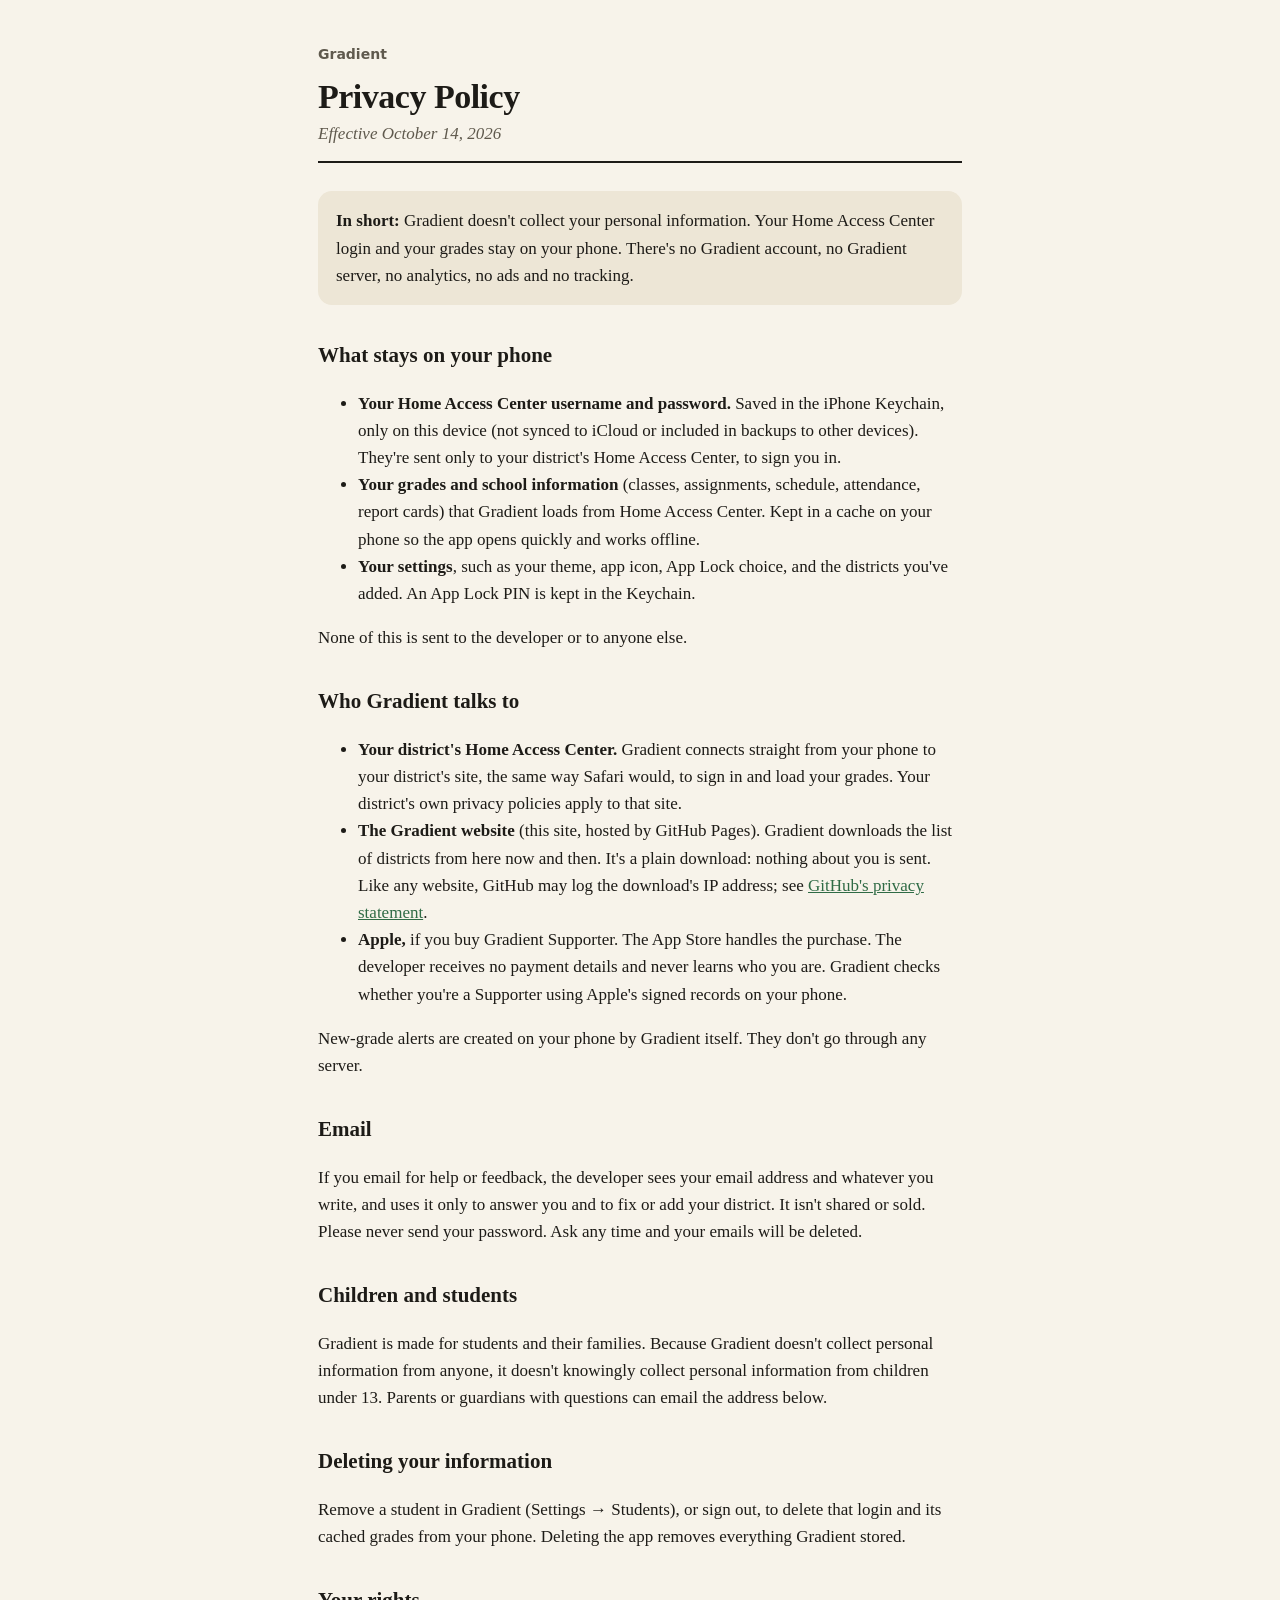
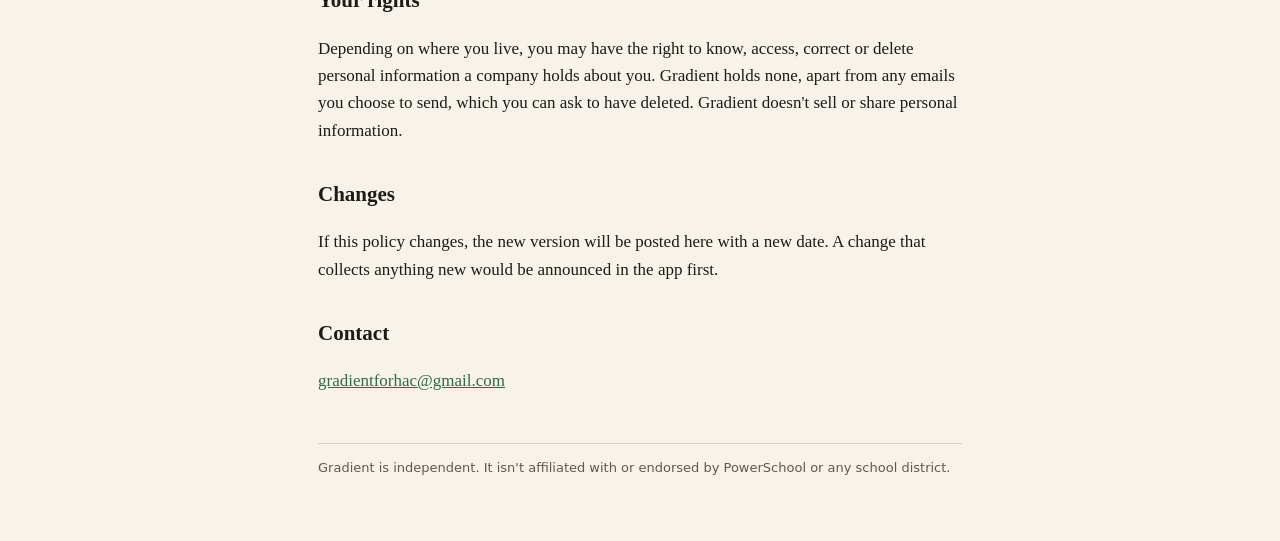
==== privacy.html @ bdc0b3f4 "Add files via upload" ====
<!doctype html>
<html lang="en">
<head>
<meta charset="utf-8">
<meta name="viewport" content="width=device-width, initial-scale=1">
<title>Gradient Privacy Policy</title>
<link rel="stylesheet" href="style.css">
</head>
<body>
<main>
  <header><a href="index.html">Gradient</a><h1>Privacy Policy</h1><span class="dated">Effective October 14, 2026</span></header>

  <div class="box"><strong>In short:</strong> Gradient doesn't collect your personal information. Your Home Access Center login and your grades stay on your phone. There's no Gradient account, no Gradient server, no analytics, no ads and no tracking.</div>

  <h2>What stays on your phone</h2>
  <ul>
    <li><strong>Your Home Access Center username and password.</strong> Saved in the iPhone Keychain, only on this device (not synced to iCloud or included in backups to other devices). They're sent only to your district's Home Access Center, to sign you in.</li>
    <li><strong>Your grades and school information</strong> (classes, assignments, schedule, attendance, report cards) that Gradient loads from Home Access Center. Kept in a cache on your phone so the app opens quickly and works offline.</li>
    <li><strong>Your settings</strong>, such as your theme, app icon, App Lock choice, and the districts you've added. An App Lock PIN is kept in the Keychain.</li>
  </ul>
  <p>None of this is sent to the developer or to anyone else.</p>

  <h2>Who Gradient talks to</h2>
  <ul>
    <li><strong>Your district's Home Access Center.</strong> Gradient connects straight from your phone to your district's site, the same way Safari would, to sign in and load your grades. Your district's own privacy policies apply to that site.</li>
    <li><strong>The Gradient website</strong> (this site, hosted by GitHub Pages). Gradient downloads the list of districts from here now and then. It's a plain download: nothing about you is sent. Like any website, GitHub may log the download's IP address; see <a href="https://docs.github.com/site-policy/privacy-policies/github-general-privacy-statement">GitHub's privacy statement</a>.</li>
    <li><strong>Apple,</strong> if you buy Gradient Supporter. The App Store handles the purchase. The developer receives no payment details and never learns who you are. Gradient checks whether you're a Supporter using Apple's signed records on your phone.</li>
  </ul>
  <p>New-grade alerts are created on your phone by Gradient itself. They don't go through any server.</p>

  <h2>Email</h2>
  <p>If you email for help or feedback, the developer sees your email address and whatever you write, and uses it only to answer you and to fix or add your district. It isn't shared or sold. Please never send your password. Ask any time and your emails will be deleted.</p>

  <h2>Children and students</h2>
  <p>Gradient is made for students and their families. Because Gradient doesn't collect personal information from anyone, it doesn't knowingly collect personal information from children under 13. Parents or guardians with questions can email the address below.</p>

  <h2>Deleting your information</h2>
  <p>Remove a student in Gradient (Settings → Students), or sign out, to delete that login and its cached grades from your phone. Deleting the app removes everything Gradient stored.</p>

  <h2>Your rights</h2>
  <p>Depending on where you live, you may have the right to know, access, correct or delete personal information a company holds about you. Gradient holds none, apart from any emails you choose to send, which you can ask to have deleted. Gradient doesn't sell or share personal information.</p>

  <h2>Changes</h2>
  <p>If this policy changes, the new version will be posted here with a new date. A change that collects anything new would be announced in the app first.</p>

  <h2>Contact</h2>
  <p><a href="mailto:gradientforhac@gmail.com">gradientforhac@gmail.com</a></p>

  <footer>Gradient is independent. It isn't affiliated with or endorsed by PowerSchool or any school district.</footer>
</main>
</body>
</html>
---- style.css ----
:root {
  --ground: #f7f3ea; --ink: #1d1b17; --ink2: #5f594d; --rule: #d9d1c0; --well: #ede6d6; --accent: #2f6b45;
  color-scheme: light dark;
}
@media (prefers-color-scheme: dark) {
  :root { --ground: #161513; --ink: #efe9dc; --ink2: #a9a191; --rule: #3a362f; --well: #221f1b; --accent: #7cc79a; }
}
* { box-sizing: border-box; }
body {
  margin: 0; background: var(--ground); color: var(--ink);
  font: 17px/1.6 "New York", "Iowan Old Style", Georgia, serif;
}
main { max-width: 680px; margin: 0 auto; padding: 40px 18px 64px; }
header { border-bottom: 2px solid var(--ink); padding-bottom: 14px; margin-bottom: 28px; }
header a { color: var(--ink2); text-decoration: none; font: 600 14px/1 -apple-system, system-ui, sans-serif; }
h1 { font-size: 34px; line-height: 1.15; margin: 10px 0 4px; letter-spacing: -0.5px; }
h2 { font-size: 21px; margin: 34px 0 6px; }
.dated, .note { color: var(--ink2); font-style: italic; }
a { color: var(--accent); }
.box { background: var(--well); border-radius: 14px; padding: 16px 18px; margin: 18px 0; }
code { font: 15px ui-monospace, Menlo, monospace; background: var(--well); padding: 1px 5px; border-radius: 5px; word-break: break-all; }
footer { margin-top: 48px; padding-top: 14px; border-top: 1px solid var(--rule); color: var(--ink2);
  font: 13px/1.5 -apple-system, system-ui, sans-serif; }
nav.links a { margin-right: 14px; }
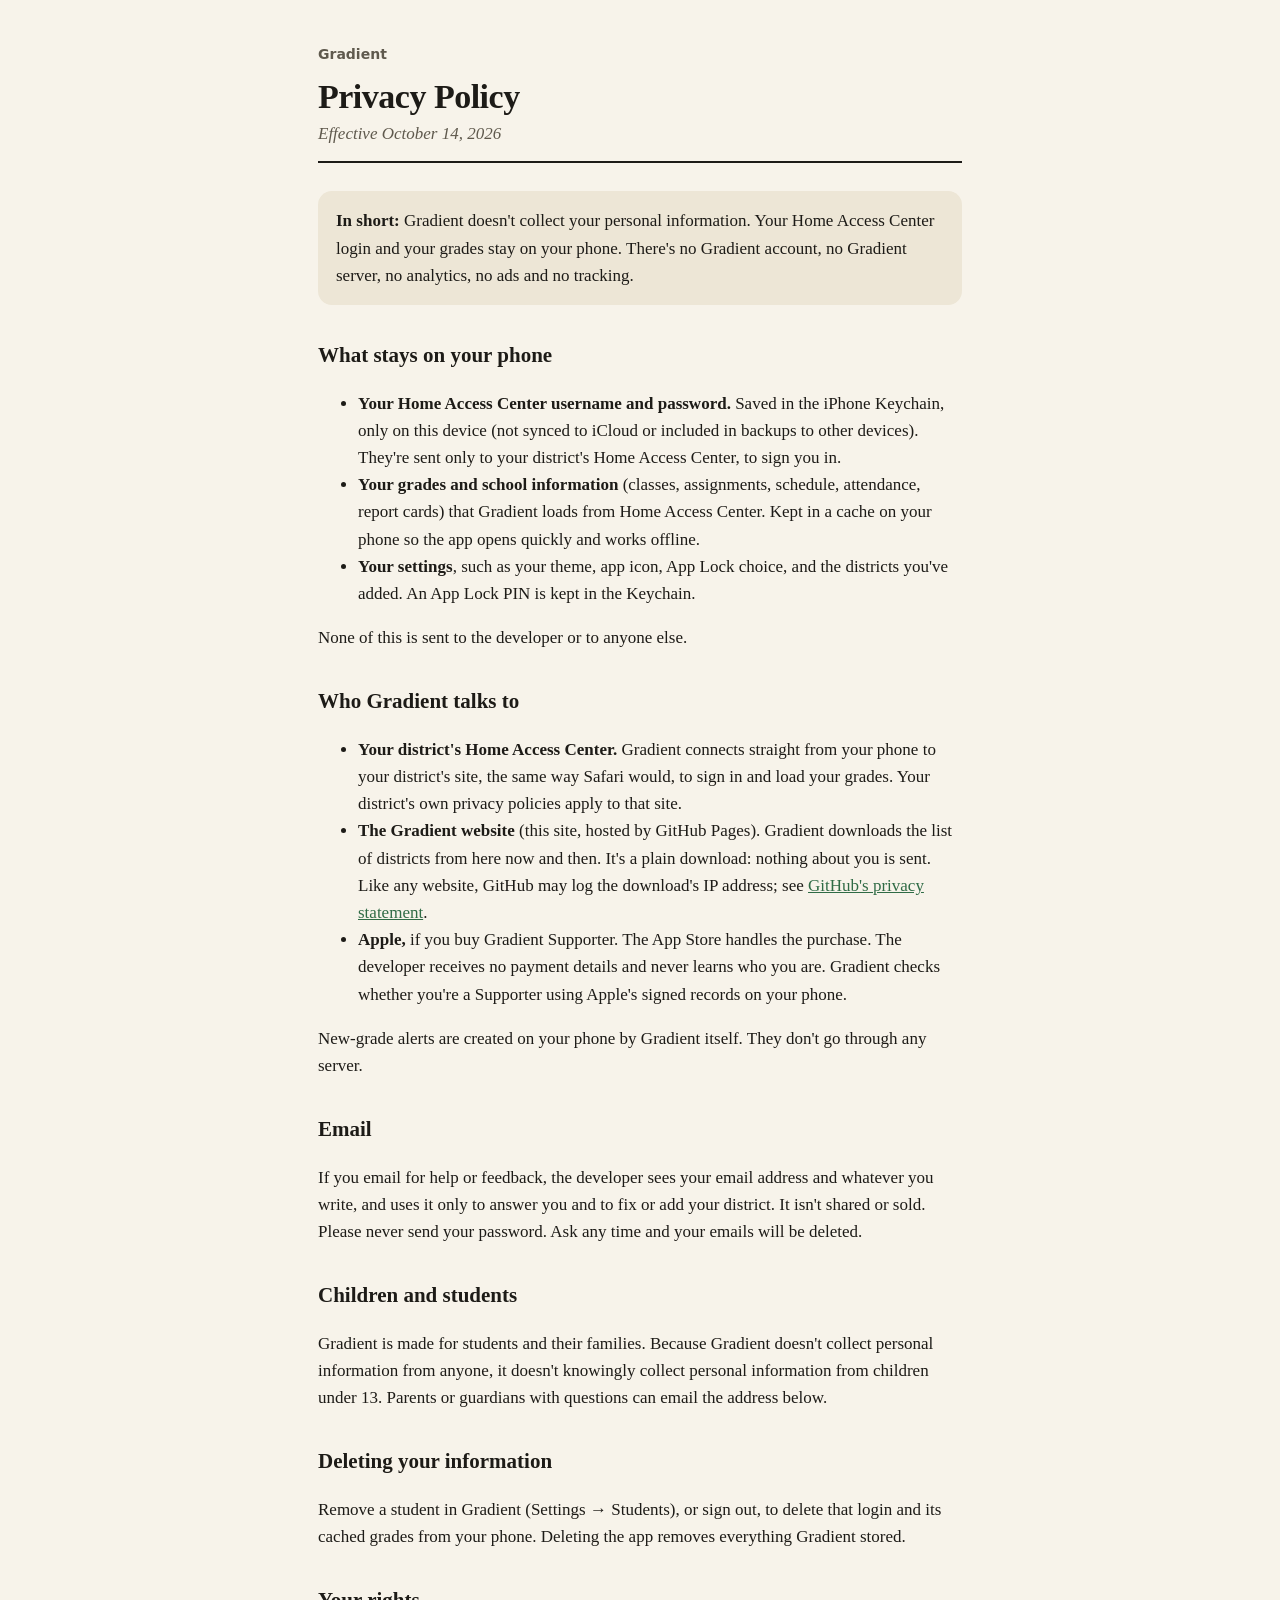
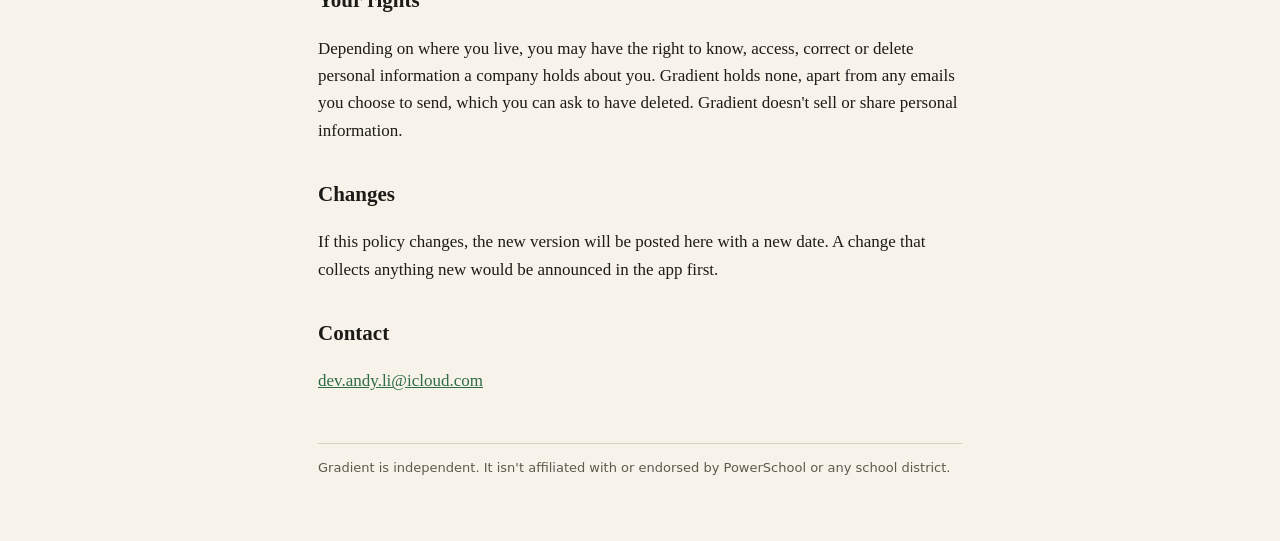
==== commit 83d85166: "Support email: dev.andy.li@icloud.com Co-Authored-By: Claude Opus 5.5 <noreply@anthropic.com> Claude" ====
--- a/privacy.html
+++ b/privacy.html
@@ -44,7 +44,7 @@
   <p>If this policy changes, the new version will be posted here with a new date. A change that collects anything new would be announced in the app first.</p>
 
   <h2>Contact</h2>
-  <p><a href="mailto:gradientforhac@gmail.com">gradientforhac@gmail.com</a></p>
+  <p><a href="mailto:dev.andy.li@icloud.com">dev.andy.li@icloud.com</a></p>
 
   <footer>Gradient is independent. It isn't affiliated with or endorsed by PowerSchool or any school district.</footer>
 </main>
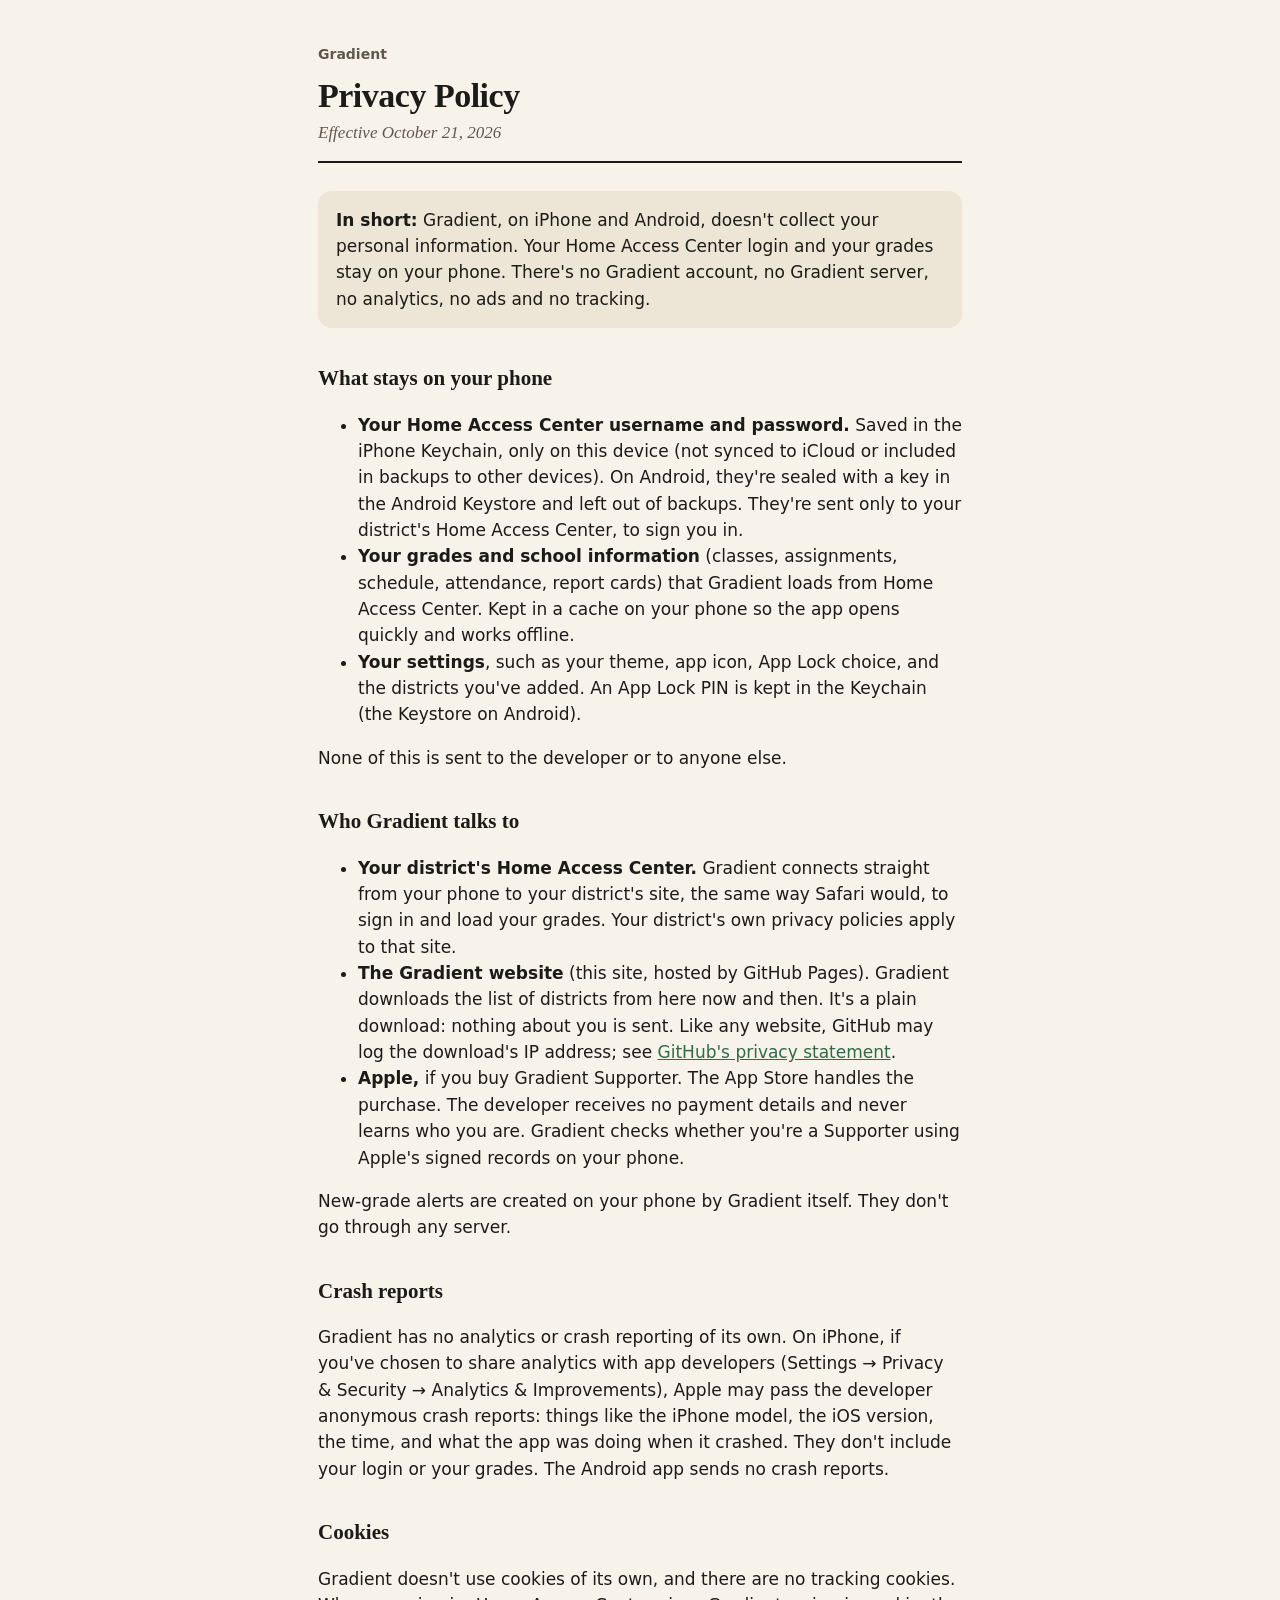
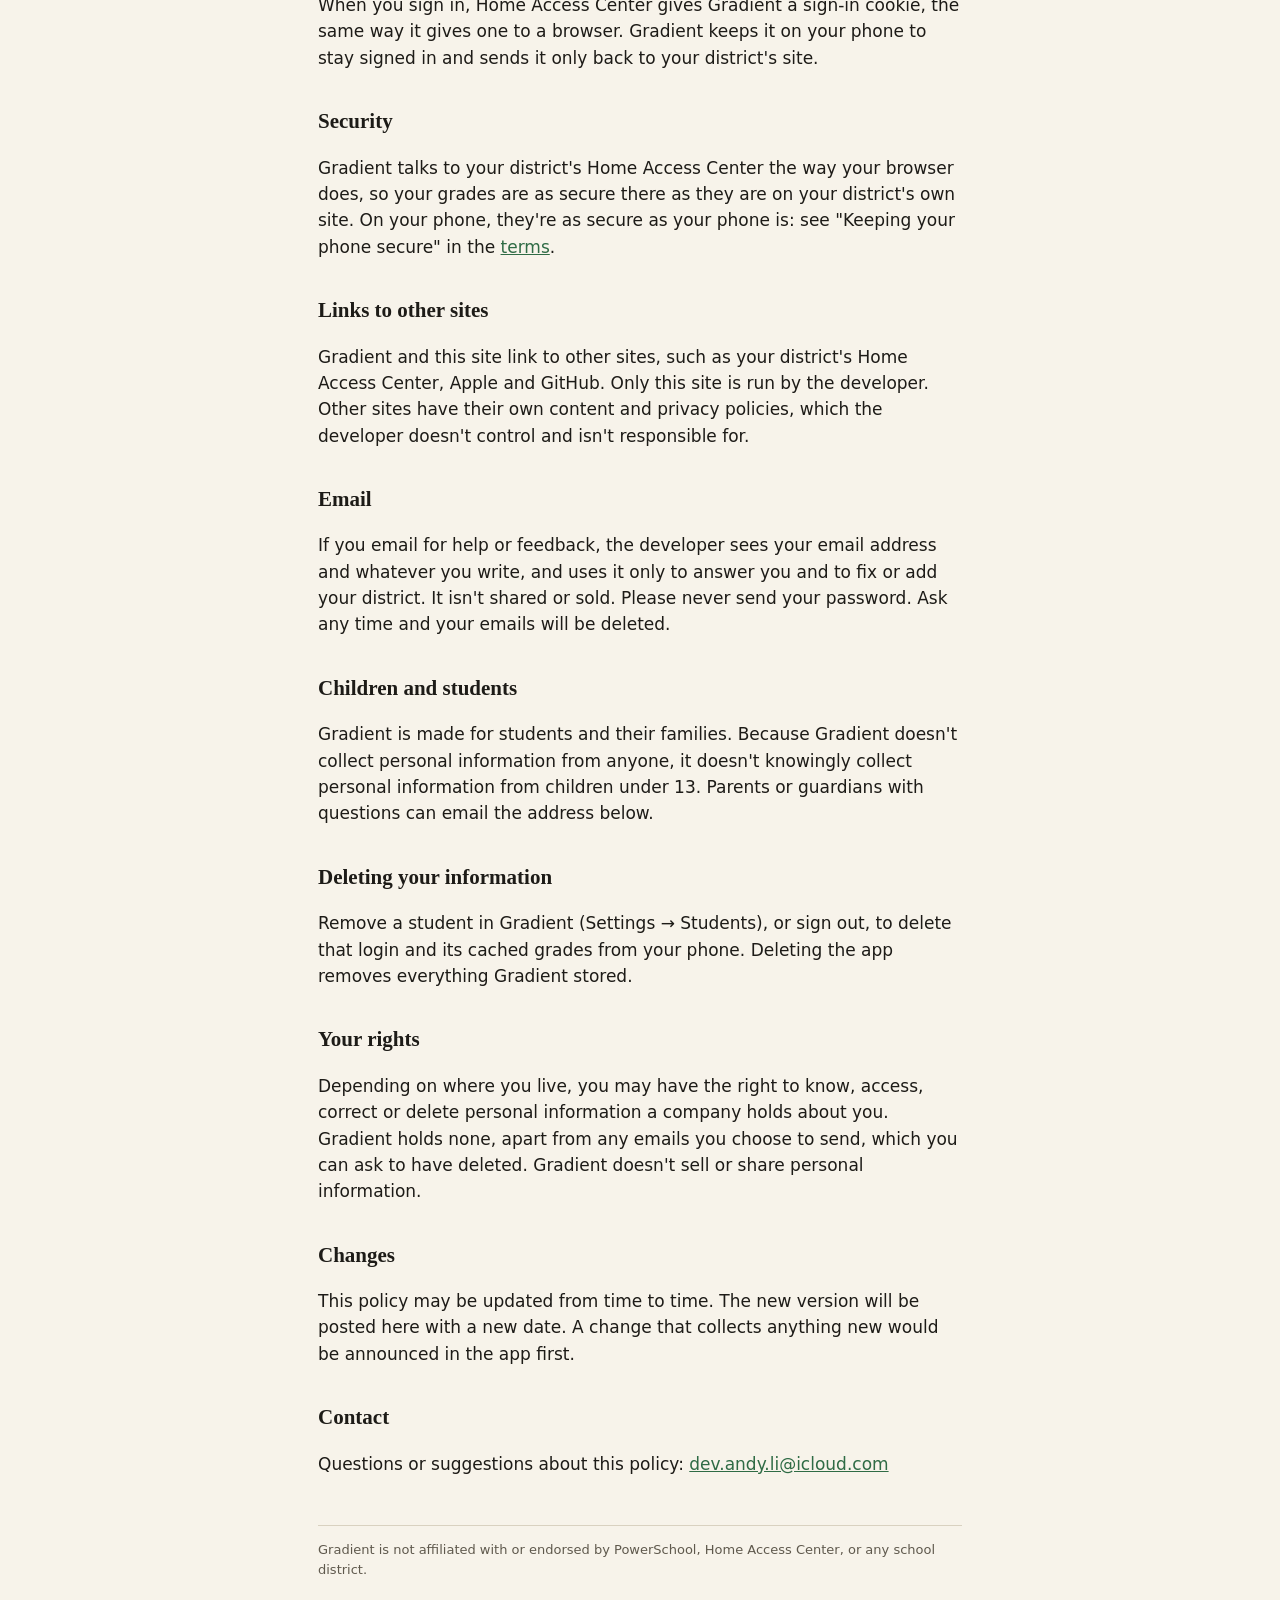
==== commit 63fcddaf: "Fuller terms and privacy policy; new independence line Terms: who owns the app, keeping your phone s" ====
--- a/privacy.html
+++ b/privacy.html
@@ -8,15 +8,15 @@
 </head>
 <body>
 <main>
-  <header><a href="index.html">Gradient</a><h1>Privacy Policy</h1><span class="dated">Effective October 14, 2026</span></header>
+  <header><a href="index.html">Gradient</a><h1>Privacy Policy</h1><span class="dated">Effective October 21, 2026</span></header>
 
-  <div class="box"><strong>In short:</strong> Gradient doesn't collect your personal information. Your Home Access Center login and your grades stay on your phone. There's no Gradient account, no Gradient server, no analytics, no ads and no tracking.</div>
+  <div class="box"><strong>In short:</strong> Gradient, on iPhone and Android, doesn't collect your personal information. Your Home Access Center login and your grades stay on your phone. There's no Gradient account, no Gradient server, no analytics, no ads and no tracking.</div>
 
   <h2>What stays on your phone</h2>
   <ul>
-    <li><strong>Your Home Access Center username and password.</strong> Saved in the iPhone Keychain, only on this device (not synced to iCloud or included in backups to other devices). They're sent only to your district's Home Access Center, to sign you in.</li>
+    <li><strong>Your Home Access Center username and password.</strong> Saved in the iPhone Keychain, only on this device (not synced to iCloud or included in backups to other devices). On Android, they're sealed with a key in the Android Keystore and left out of backups. They're sent only to your district's Home Access Center, to sign you in.</li>
     <li><strong>Your grades and school information</strong> (classes, assignments, schedule, attendance, report cards) that Gradient loads from Home Access Center. Kept in a cache on your phone so the app opens quickly and works offline.</li>
-    <li><strong>Your settings</strong>, such as your theme, app icon, App Lock choice, and the districts you've added. An App Lock PIN is kept in the Keychain.</li>
+    <li><strong>Your settings</strong>, such as your theme, app icon, App Lock choice, and the districts you've added. An App Lock PIN is kept in the Keychain (the Keystore on Android).</li>
   </ul>
   <p>None of this is sent to the developer or to anyone else.</p>
 
@@ -27,6 +27,18 @@
     <li><strong>Apple,</strong> if you buy Gradient Supporter. The App Store handles the purchase. The developer receives no payment details and never learns who you are. Gradient checks whether you're a Supporter using Apple's signed records on your phone.</li>
   </ul>
   <p>New-grade alerts are created on your phone by Gradient itself. They don't go through any server.</p>
+
+  <h2>Crash reports</h2>
+  <p>Gradient has no analytics or crash reporting of its own. On iPhone, if you've chosen to share analytics with app developers (Settings → Privacy &amp; Security → Analytics &amp; Improvements), Apple may pass the developer anonymous crash reports: things like the iPhone model, the iOS version, the time, and what the app was doing when it crashed. They don't include your login or your grades. The Android app sends no crash reports.</p>
+
+  <h2>Cookies</h2>
+  <p>Gradient doesn't use cookies of its own, and there are no tracking cookies. When you sign in, Home Access Center gives Gradient a sign-in cookie, the same way it gives one to a browser. Gradient keeps it on your phone to stay signed in and sends it only back to your district's site.</p>
+
+  <h2>Security</h2>
+  <p>Gradient talks to your district's Home Access Center the way your browser does, so your grades are as secure there as they are on your district's own site. On your phone, they're as secure as your phone is: see "Keeping your phone secure" in the <a href="terms.html">terms</a>.</p>
+
+  <h2>Links to other sites</h2>
+  <p>Gradient and this site link to other sites, such as your district's Home Access Center, Apple and GitHub. Only this site is run by the developer. Other sites have their own content and privacy policies, which the developer doesn't control and isn't responsible for.</p>
 
   <h2>Email</h2>
   <p>If you email for help or feedback, the developer sees your email address and whatever you write, and uses it only to answer you and to fix or add your district. It isn't shared or sold. Please never send your password. Ask any time and your emails will be deleted.</p>
@@ -41,12 +53,12 @@
   <p>Depending on where you live, you may have the right to know, access, correct or delete personal information a company holds about you. Gradient holds none, apart from any emails you choose to send, which you can ask to have deleted. Gradient doesn't sell or share personal information.</p>
 
   <h2>Changes</h2>
-  <p>If this policy changes, the new version will be posted here with a new date. A change that collects anything new would be announced in the app first.</p>
+  <p>This policy may be updated from time to time. The new version will be posted here with a new date. A change that collects anything new would be announced in the app first.</p>
 
   <h2>Contact</h2>
-  <p><a href="mailto:dev.andy.li@icloud.com">dev.andy.li@icloud.com</a></p>
+  <p>Questions or suggestions about this policy: <a href="mailto:dev.andy.li@icloud.com">dev.andy.li@icloud.com</a></p>
 
-  <footer>Gradient is independent. It isn't affiliated with or endorsed by PowerSchool or any school district.</footer>
+  <footer>Gradient is not affiliated with or endorsed by PowerSchool, Home Access Center, or any school district.</footer>
 </main>
 </body>
 </html>
--- a/style.css
+++ b/style.css
@@ -8,8 +8,11 @@
 * { box-sizing: border-box; }
 body {
   margin: 0; background: var(--ground); color: var(--ink);
-  font: 17px/1.6 "New York", "Iowan Old Style", Georgia, serif;
+  font: 17px/1.55 -apple-system, system-ui, "Segoe UI", Roboto, Helvetica, Arial, sans-serif;
 }
+/* Headings and the line under each page title in New York, like the app;
+   ui-serif is Safari's name for it. */
+h1, h2, h3, .dated, .note { font-family: ui-serif, "New York", "Iowan Old Style", Georgia, serif; }
 main { max-width: 680px; margin: 0 auto; padding: 40px 18px 64px; }
 header { border-bottom: 2px solid var(--ink); padding-bottom: 14px; margin-bottom: 28px; }
 header a { color: var(--ink2); text-decoration: none; font: 600 14px/1 -apple-system, system-ui, sans-serif; }
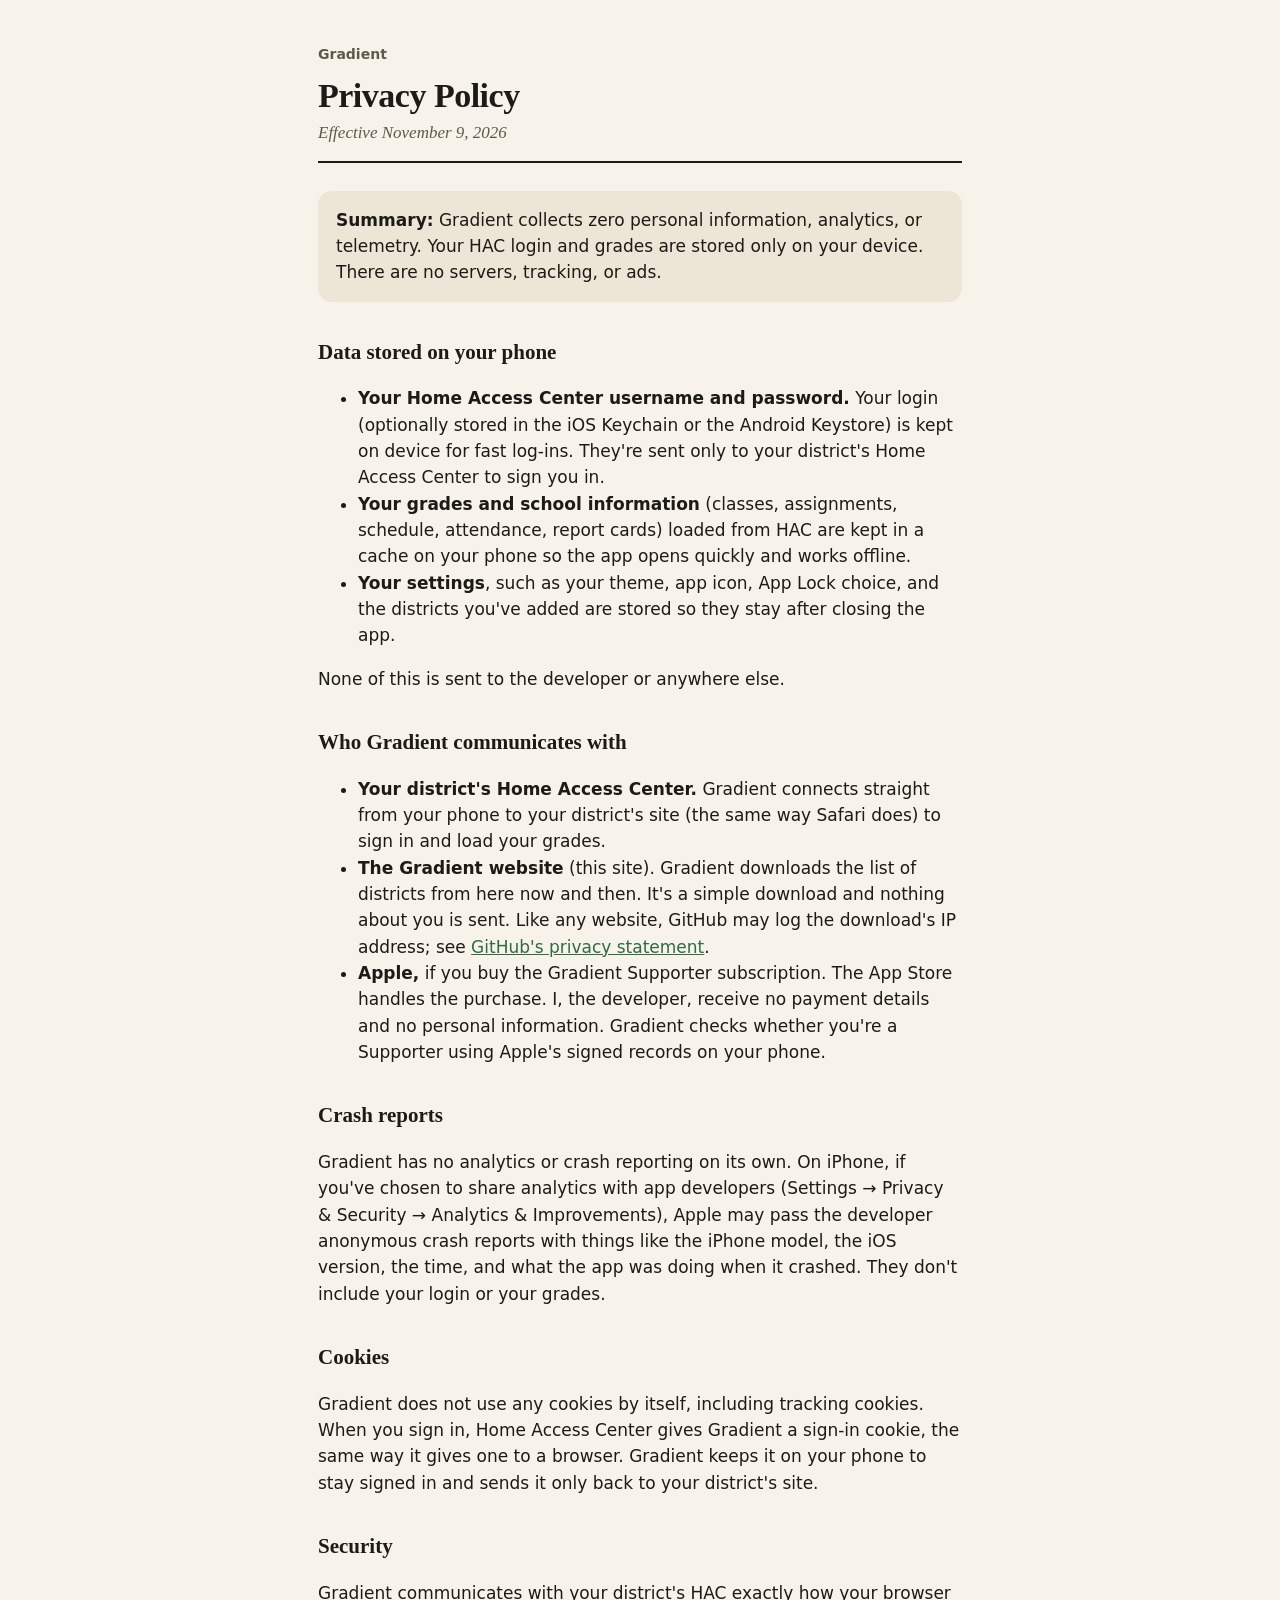
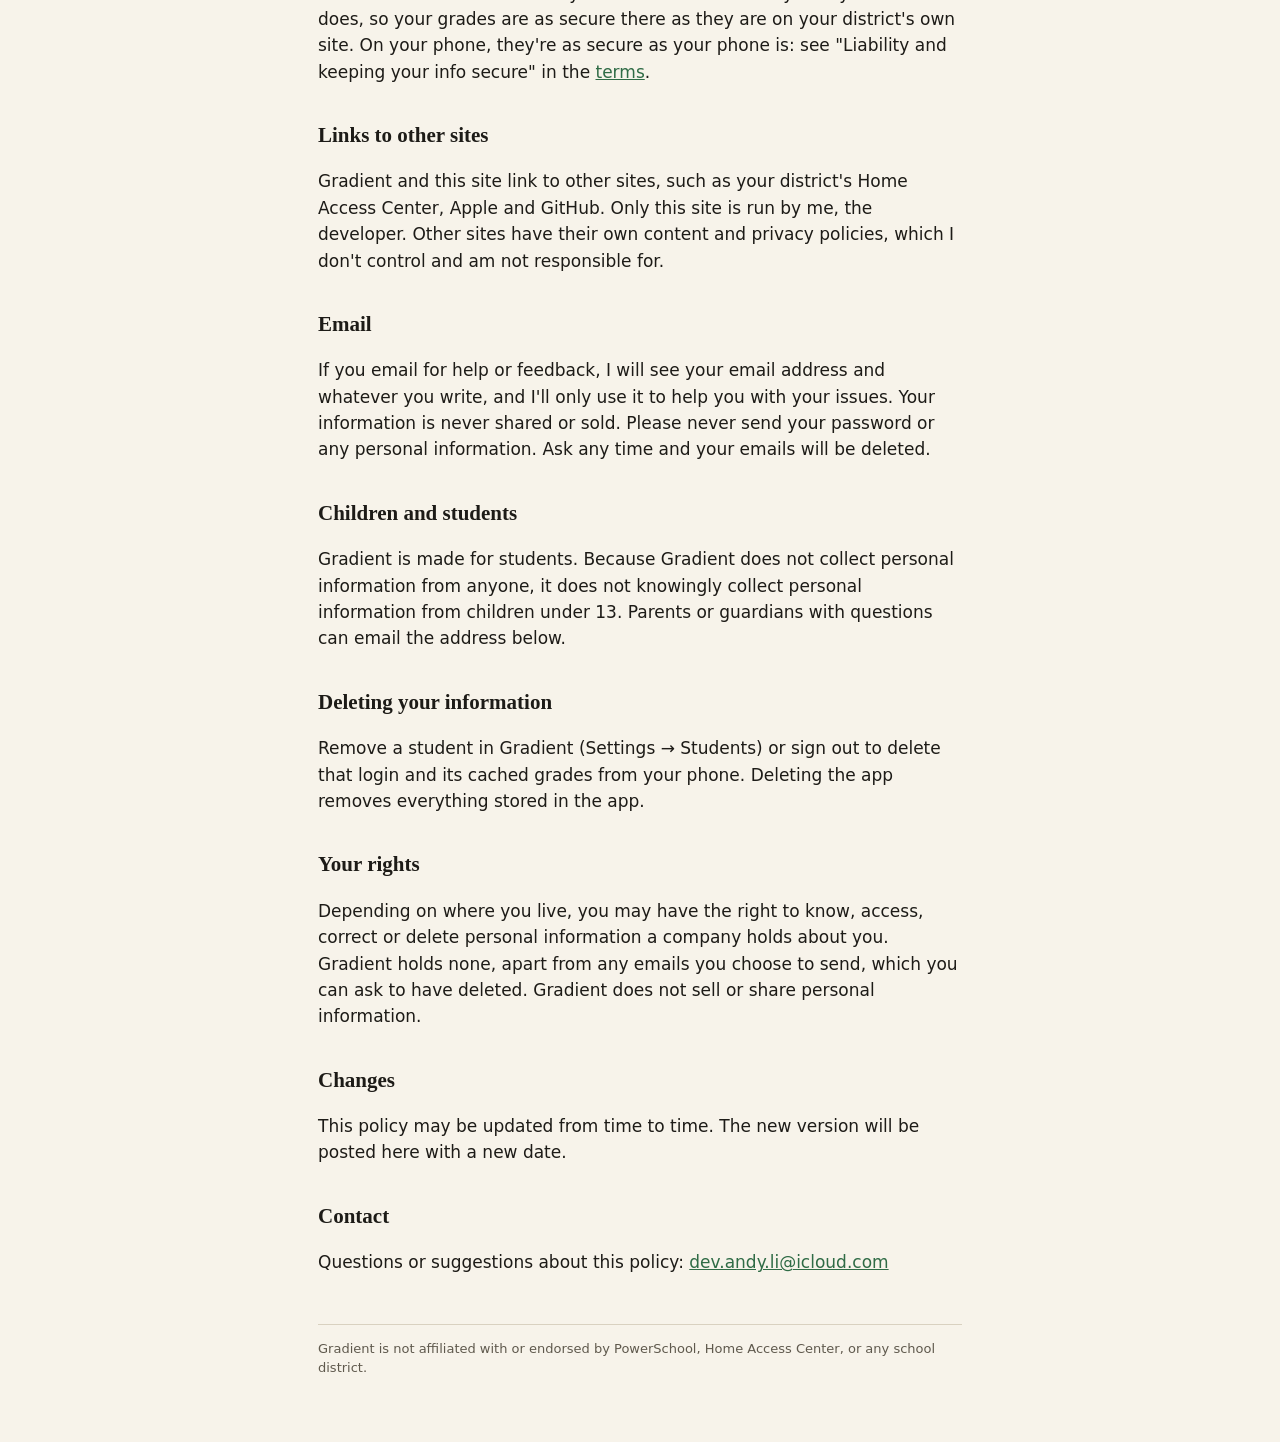
==== commit 94fb7908: "Rewrite home, Support/FAQ, privacy and terms text Co-Authored-By: Claude Opus 5.5 <noreply@anthropic" ====
--- a/privacy.html
+++ b/privacy.html
@@ -8,52 +8,51 @@
 </head>
 <body>
 <main>
-  <header><a href="index.html">Gradient</a><h1>Privacy Policy</h1><span class="dated">Effective October 21, 2026</span></header>
+  <header><a href="index.html">Gradient</a><h1>Privacy Policy</h1><span class="dated">Effective November 9, 2026</span></header>
 
-  <div class="box"><strong>In short:</strong> Gradient, on iPhone and Android, doesn't collect your personal information. Your Home Access Center login and your grades stay on your phone. There's no Gradient account, no Gradient server, no analytics, no ads and no tracking.</div>
+  <div class="box"><strong>Summary:</strong> Gradient collects zero personal information, analytics, or telemetry. Your HAC login and grades are stored only on your device. There are no servers, tracking, or ads.</div>
 
-  <h2>What stays on your phone</h2>
+  <h2>Data stored on your phone</h2>
   <ul>
-    <li><strong>Your Home Access Center username and password.</strong> Saved in the iPhone Keychain, only on this device (not synced to iCloud or included in backups to other devices). On Android, they're sealed with a key in the Android Keystore and left out of backups. They're sent only to your district's Home Access Center, to sign you in.</li>
-    <li><strong>Your grades and school information</strong> (classes, assignments, schedule, attendance, report cards) that Gradient loads from Home Access Center. Kept in a cache on your phone so the app opens quickly and works offline.</li>
-    <li><strong>Your settings</strong>, such as your theme, app icon, App Lock choice, and the districts you've added. An App Lock PIN is kept in the Keychain (the Keystore on Android).</li>
+    <li><strong>Your Home Access Center username and password.</strong> Your login (optionally stored in the iOS Keychain or the Android Keystore) is kept on device for fast log-ins. They're sent only to your district's Home Access Center to sign you in.</li>
+    <li><strong>Your grades and school information</strong> (classes, assignments, schedule, attendance, report cards) loaded from HAC are kept in a cache on your phone so the app opens quickly and works offline.</li>
+    <li><strong>Your settings</strong>, such as your theme, app icon, App Lock choice, and the districts you've added are stored so they stay after closing the app.</li>
   </ul>
-  <p>None of this is sent to the developer or to anyone else.</p>
+  <p>None of this is sent to the developer or anywhere else.</p>
 
-  <h2>Who Gradient talks to</h2>
+  <h2>Who Gradient communicates with</h2>
   <ul>
-    <li><strong>Your district's Home Access Center.</strong> Gradient connects straight from your phone to your district's site, the same way Safari would, to sign in and load your grades. Your district's own privacy policies apply to that site.</li>
-    <li><strong>The Gradient website</strong> (this site, hosted by GitHub Pages). Gradient downloads the list of districts from here now and then. It's a plain download: nothing about you is sent. Like any website, GitHub may log the download's IP address; see <a href="https://docs.github.com/site-policy/privacy-policies/github-general-privacy-statement">GitHub's privacy statement</a>.</li>
-    <li><strong>Apple,</strong> if you buy Gradient Supporter. The App Store handles the purchase. The developer receives no payment details and never learns who you are. Gradient checks whether you're a Supporter using Apple's signed records on your phone.</li>
+    <li><strong>Your district's Home Access Center.</strong> Gradient connects straight from your phone to your district's site (the same way Safari does) to sign in and load your grades.</li>
+    <li><strong>The Gradient website</strong> (this site). Gradient downloads the list of districts from here now and then. It's a simple download and nothing about you is sent. Like any website, GitHub may log the download's IP address; see <a href="https://docs.github.com/site-policy/privacy-policies/github-general-privacy-statement">GitHub's privacy statement</a>.</li>
+    <li><strong>Apple,</strong> if you buy the Gradient Supporter subscription. The App Store handles the purchase. I, the developer, receive no payment details and no personal information. Gradient checks whether you're a Supporter using Apple's signed records on your phone.</li>
   </ul>
-  <p>New-grade alerts are created on your phone by Gradient itself. They don't go through any server.</p>
 
   <h2>Crash reports</h2>
-  <p>Gradient has no analytics or crash reporting of its own. On iPhone, if you've chosen to share analytics with app developers (Settings → Privacy &amp; Security → Analytics &amp; Improvements), Apple may pass the developer anonymous crash reports: things like the iPhone model, the iOS version, the time, and what the app was doing when it crashed. They don't include your login or your grades. The Android app sends no crash reports.</p>
+  <p>Gradient has no analytics or crash reporting on its own. On iPhone, if you've chosen to share analytics with app developers (Settings → Privacy &amp; Security → Analytics &amp; Improvements), Apple may pass the developer anonymous crash reports with things like the iPhone model, the iOS version, the time, and what the app was doing when it crashed. They don't include your login or your grades.</p>
 
   <h2>Cookies</h2>
-  <p>Gradient doesn't use cookies of its own, and there are no tracking cookies. When you sign in, Home Access Center gives Gradient a sign-in cookie, the same way it gives one to a browser. Gradient keeps it on your phone to stay signed in and sends it only back to your district's site.</p>
+  <p>Gradient does not use any cookies by itself, including tracking cookies. When you sign in, Home Access Center gives Gradient a sign-in cookie, the same way it gives one to a browser. Gradient keeps it on your phone to stay signed in and sends it only back to your district's site.</p>
 
   <h2>Security</h2>
-  <p>Gradient talks to your district's Home Access Center the way your browser does, so your grades are as secure there as they are on your district's own site. On your phone, they're as secure as your phone is: see "Keeping your phone secure" in the <a href="terms.html">terms</a>.</p>
+  <p>Gradient communicates with your district's HAC exactly how your browser does, so your grades are as secure there as they are on your district's own site. On your phone, they're as secure as your phone is: see "Liability and keeping your info secure" in the <a href="terms.html">terms</a>.</p>
 
   <h2>Links to other sites</h2>
-  <p>Gradient and this site link to other sites, such as your district's Home Access Center, Apple and GitHub. Only this site is run by the developer. Other sites have their own content and privacy policies, which the developer doesn't control and isn't responsible for.</p>
+  <p>Gradient and this site link to other sites, such as your district's Home Access Center, Apple and GitHub. Only this site is run by me, the developer. Other sites have their own content and privacy policies, which I don't control and am not responsible for.</p>
 
   <h2>Email</h2>
-  <p>If you email for help or feedback, the developer sees your email address and whatever you write, and uses it only to answer you and to fix or add your district. It isn't shared or sold. Please never send your password. Ask any time and your emails will be deleted.</p>
+  <p>If you email for help or feedback, I will see your email address and whatever you write, and I'll only use it to help you with your issues. Your information is never shared or sold. Please never send your password or any personal information. Ask any time and your emails will be deleted.</p>
 
   <h2>Children and students</h2>
-  <p>Gradient is made for students and their families. Because Gradient doesn't collect personal information from anyone, it doesn't knowingly collect personal information from children under 13. Parents or guardians with questions can email the address below.</p>
+  <p>Gradient is made for students. Because Gradient does not collect personal information from anyone, it does not knowingly collect personal information from children under 13. Parents or guardians with questions can email the address below.</p>
 
   <h2>Deleting your information</h2>
-  <p>Remove a student in Gradient (Settings → Students), or sign out, to delete that login and its cached grades from your phone. Deleting the app removes everything Gradient stored.</p>
+  <p>Remove a student in Gradient (Settings → Students) or sign out to delete that login and its cached grades from your phone. Deleting the app removes everything stored in the app.</p>
 
   <h2>Your rights</h2>
-  <p>Depending on where you live, you may have the right to know, access, correct or delete personal information a company holds about you. Gradient holds none, apart from any emails you choose to send, which you can ask to have deleted. Gradient doesn't sell or share personal information.</p>
+  <p>Depending on where you live, you may have the right to know, access, correct or delete personal information a company holds about you. Gradient holds none, apart from any emails you choose to send, which you can ask to have deleted. Gradient does not sell or share personal information.</p>
 
   <h2>Changes</h2>
-  <p>This policy may be updated from time to time. The new version will be posted here with a new date. A change that collects anything new would be announced in the app first.</p>
+  <p>This policy may be updated from time to time. The new version will be posted here with a new date.</p>
 
   <h2>Contact</h2>
   <p>Questions or suggestions about this policy: <a href="mailto:dev.andy.li@icloud.com">dev.andy.li@icloud.com</a></p>
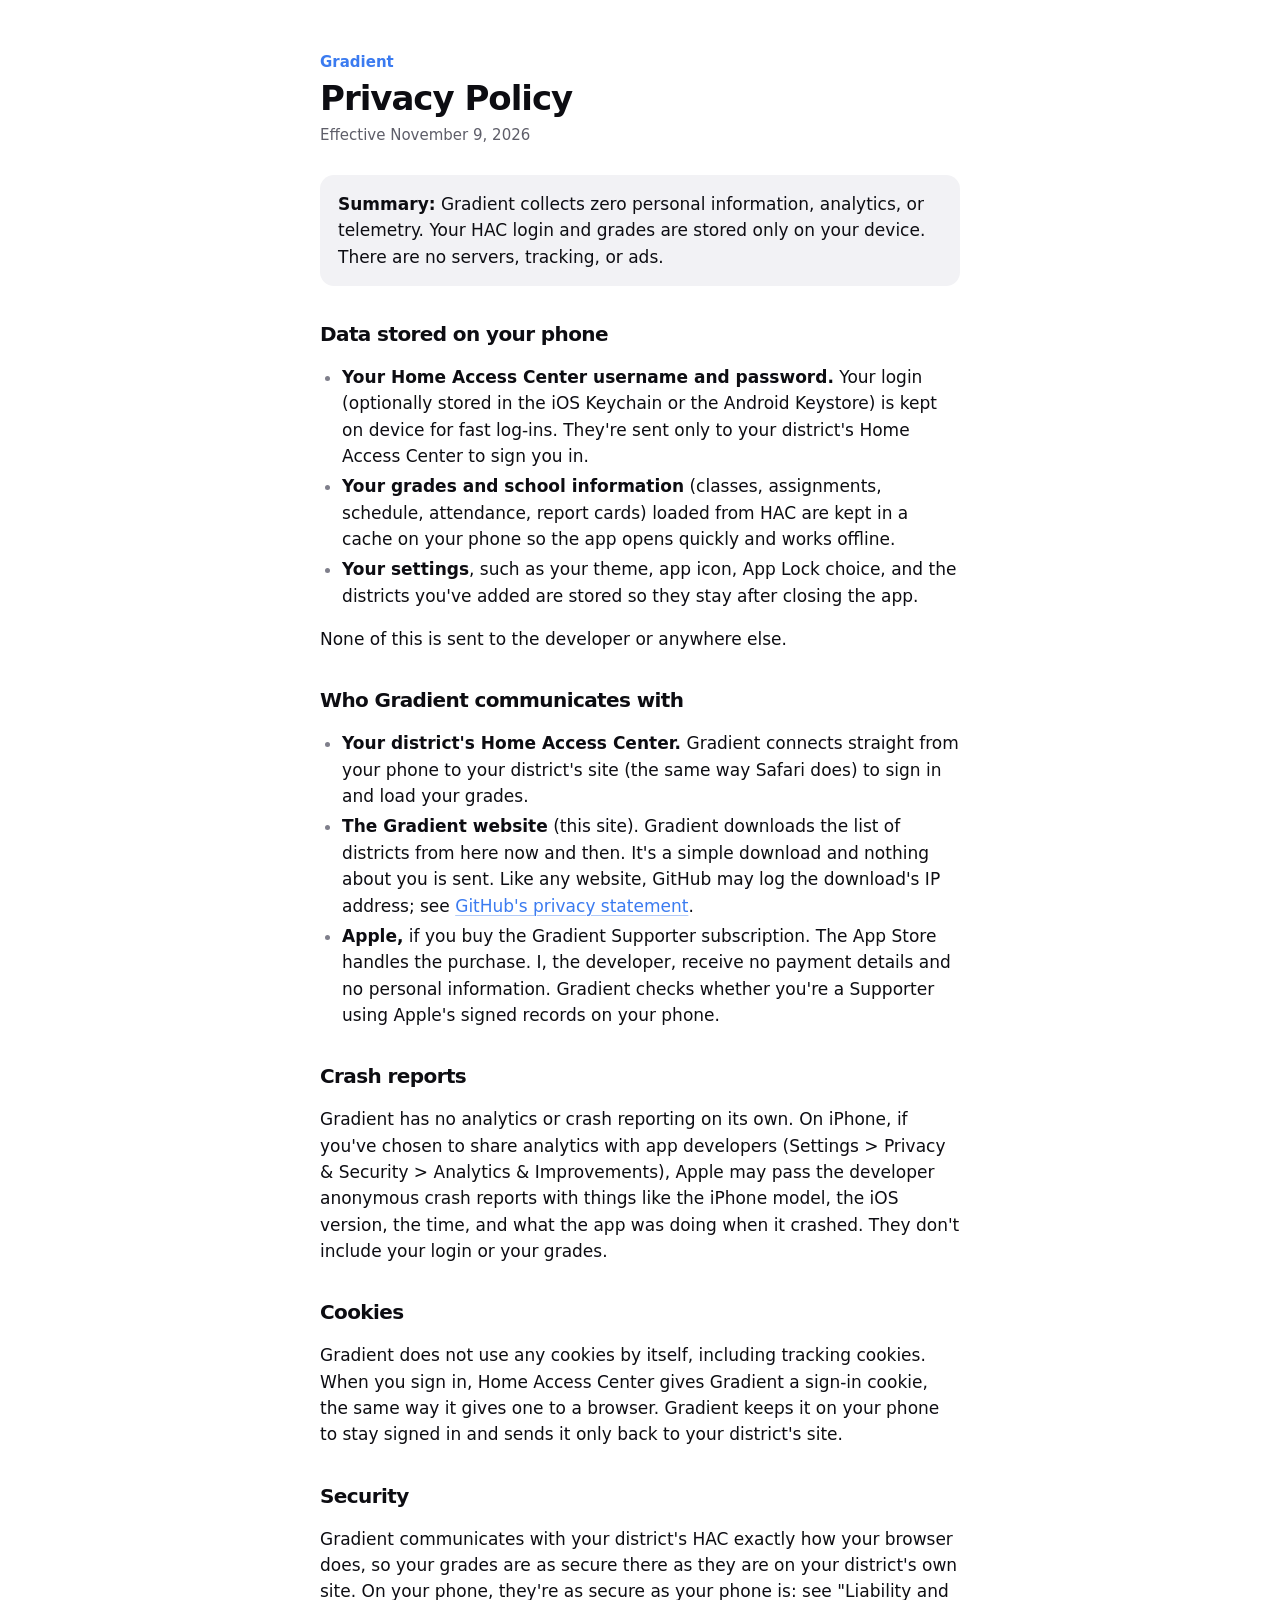
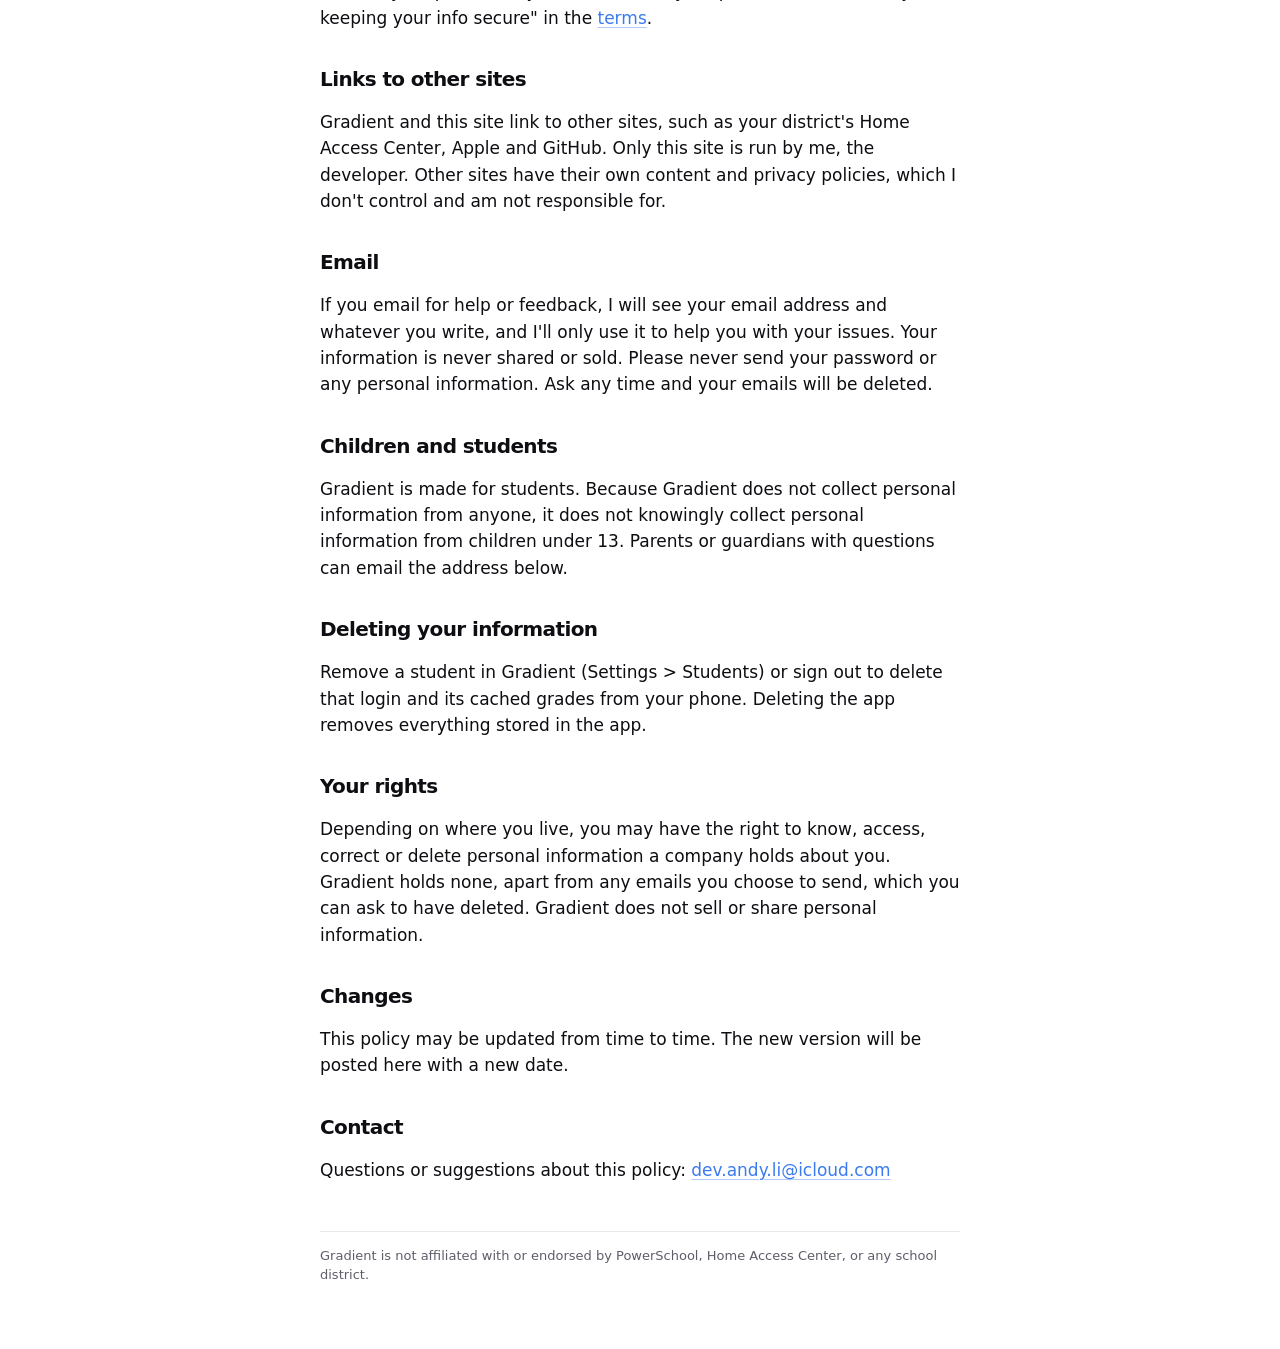
==== commit daa38102: "Use > instead of arrows in settings paths Co-Authored-By: Claude Opus 5.5 <noreply@anthropic.com> Cl" ====
--- a/privacy.html
+++ b/privacy.html
@@ -28,7 +28,7 @@
   </ul>
 
   <h2>Crash reports</h2>
-  <p>Gradient has no analytics or crash reporting on its own. On iPhone, if you've chosen to share analytics with app developers (Settings → Privacy &amp; Security → Analytics &amp; Improvements), Apple may pass the developer anonymous crash reports with things like the iPhone model, the iOS version, the time, and what the app was doing when it crashed. They don't include your login or your grades.</p>
+  <p>Gradient has no analytics or crash reporting on its own. On iPhone, if you've chosen to share analytics with app developers (Settings &gt; Privacy &amp; Security &gt; Analytics &amp; Improvements), Apple may pass the developer anonymous crash reports with things like the iPhone model, the iOS version, the time, and what the app was doing when it crashed. They don't include your login or your grades.</p>
 
   <h2>Cookies</h2>
   <p>Gradient does not use any cookies by itself, including tracking cookies. When you sign in, Home Access Center gives Gradient a sign-in cookie, the same way it gives one to a browser. Gradient keeps it on your phone to stay signed in and sends it only back to your district's site.</p>
@@ -46,7 +46,7 @@
   <p>Gradient is made for students. Because Gradient does not collect personal information from anyone, it does not knowingly collect personal information from children under 13. Parents or guardians with questions can email the address below.</p>
 
   <h2>Deleting your information</h2>
-  <p>Remove a student in Gradient (Settings → Students) or sign out to delete that login and its cached grades from your phone. Deleting the app removes everything stored in the app.</p>
+  <p>Remove a student in Gradient (Settings &gt; Students) or sign out to delete that login and its cached grades from your phone. Deleting the app removes everything stored in the app.</p>
 
   <h2>Your rights</h2>
   <p>Depending on where you live, you may have the right to know, access, correct or delete personal information a company holds about you. Gradient holds none, apart from any emails you choose to send, which you can ask to have deleted. Gradient does not sell or share personal information.</p>
--- a/style.css
+++ b/style.css
@@ -1,27 +1,63 @@
+/* The app's sans look (Gradient's docs/design/README.md): SF Pro for
+   everything, graphite ink on white or soft white on a neutral charcoal,
+   no cards or heavy rules. Colors are the app's default theme tokens
+   (DesignSystem/Themes.swift); the accent is the blue of the app's
+   average ring (the B band's stroke). */
 :root {
-  --ground: #f7f3ea; --ink: #1d1b17; --ink2: #5f594d; --rule: #d9d1c0; --well: #ede6d6; --accent: #2f6b45;
+  --ground: #ffffff; --well: #f2f2f5; --raised: #ffffff;
+  --ink: #0d0d12; --ink2: #5e5e69; --ink3: #7f7f8b;
+  --rule: rgba(13, 13, 18, 0.09);
+  --accent: #3b7bf0; --on-accent: #ffffff;
   color-scheme: light dark;
 }
 @media (prefers-color-scheme: dark) {
-  :root { --ground: #161513; --ink: #efe9dc; --ink2: #a9a191; --rule: #3a362f; --well: #221f1b; --accent: #7cc79a; }
+  :root {
+    --ground: #161617; --well: #242426; --raised: #3c3c40;
+    --ink: #f5f5f7; --ink2: #aeaeb4; --ink3: #86868c;
+    --rule: rgba(245, 245, 247, 0.10);
+    --accent: #5e93f5; --on-accent: #ffffff;
+  }
 }
 * { box-sizing: border-box; }
 body {
   margin: 0; background: var(--ground); color: var(--ink);
-  font: 17px/1.55 -apple-system, system-ui, "Segoe UI", Roboto, Helvetica, Arial, sans-serif;
+  font: 17px/1.55 -apple-system, BlinkMacSystemFont, "SF Pro Text", system-ui,
+    "Segoe UI", Roboto, Helvetica, Arial, sans-serif;
+  -webkit-font-smoothing: antialiased;
+  -webkit-text-size-adjust: 100%;
 }
-/* Headings and the line under each page title in New York, like the app;
-   ui-serif is Safari's name for it. */
-h1, h2, h3, .dated, .note { font-family: ui-serif, "New York", "Iowan Old Style", Georgia, serif; }
-main { max-width: 680px; margin: 0 auto; padding: 40px 18px 64px; }
-header { border-bottom: 2px solid var(--ink); padding-bottom: 14px; margin-bottom: 28px; }
-header a { color: var(--ink2); text-decoration: none; font: 600 14px/1 -apple-system, system-ui, sans-serif; }
-h1 { font-size: 34px; line-height: 1.15; margin: 10px 0 4px; letter-spacing: -0.5px; }
-h2 { font-size: 21px; margin: 34px 0 6px; }
-.dated, .note { color: var(--ink2); font-style: italic; }
-a { color: var(--accent); }
-.box { background: var(--well); border-radius: 14px; padding: 16px 18px; margin: 18px 0; }
-code { font: 15px ui-monospace, Menlo, monospace; background: var(--well); padding: 1px 5px; border-radius: 5px; word-break: break-all; }
-footer { margin-top: 48px; padding-top: 14px; border-top: 1px solid var(--rule); color: var(--ink2);
-  font: 13px/1.5 -apple-system, system-ui, sans-serif; }
-nav.links a { margin-right: 14px; }
+main { max-width: 680px; margin: 0 auto; padding: 48px 20px 64px; }
+
+/* Header: the home link, a bold tightly tracked title, an ink2 line under it. */
+header { margin-bottom: 28px; }
+header a { color: var(--accent); text-decoration: none; font-size: 15px; font-weight: 600; }
+h1 { font-size: 34px; line-height: 1.1; font-weight: 700; letter-spacing: -0.03em; margin: 6px 0 6px; }
+.dated, .note { display: block; color: var(--ink2); font-size: 15px; }
+
+/* Section titles: bold, no rule under them. */
+h2 { font-size: 20px; line-height: 1.25; font-weight: 700; letter-spacing: -0.03em; margin: 36px 0 6px; }
+strong { font-weight: 600; }
+ul, ol { padding-left: 1.3em; }
+li { margin: 4px 0; }
+li::marker { color: var(--ink3); }
+
+/* Links in the accent blue. */
+a { color: var(--accent); text-decoration: underline;
+  text-decoration-color: color-mix(in srgb, var(--accent) 40%, transparent);
+  text-decoration-thickness: 1px; text-underline-offset: 3px; }
+a:hover { text-decoration-color: var(--accent); }
+
+/* A quiet well box, flat: no border or shadow. */
+.box { background: var(--well); border-radius: 14px; padding: 16px 18px; margin: 20px 0; }
+code { font: 15px ui-monospace, "SF Mono", Menlo, monospace; background: var(--well);
+  padding: 1px 6px; border-radius: 6px; word-break: break-all; }
+.box code { background: var(--ground); }
+
+/* The home page's links: capsules filled with the accent. */
+nav.links { display: flex; flex-wrap: wrap; gap: 8px; margin: 24px 0 0; }
+nav.links a { background: var(--accent); color: var(--on-accent); border-radius: 999px; padding: 8px 16px;
+  font-size: 15px; font-weight: 600; text-decoration: none; }
+nav.links a:hover { filter: brightness(1.08); }
+
+footer { margin-top: 48px; padding-top: 14px; border-top: 1px solid var(--rule);
+  color: var(--ink2); font-size: 13px; line-height: 1.5; }
